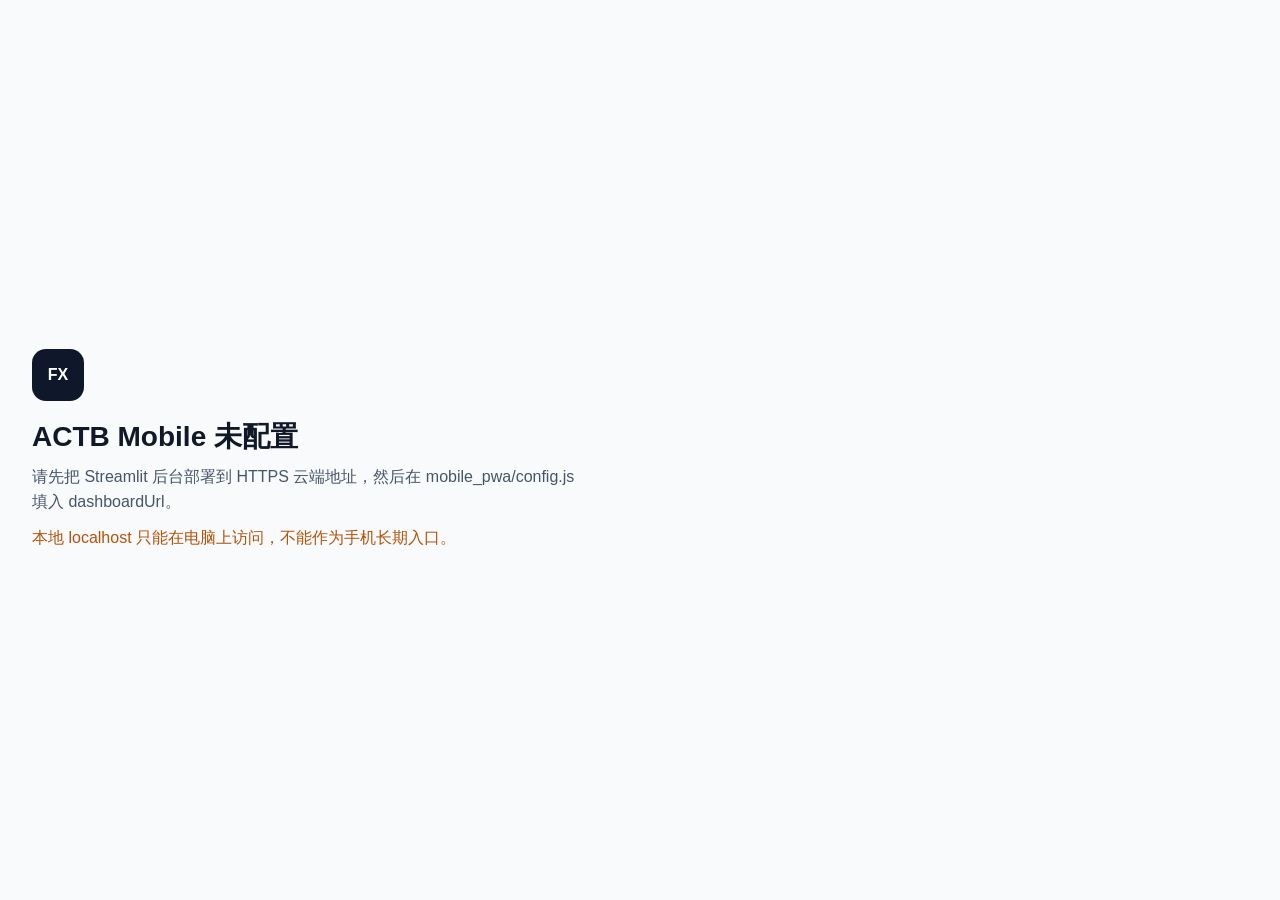
==== index.html @ 00e6b0a8 "feat: add ACTB mobile PWA shell" ====
<!doctype html>
<html lang="zh-CN">
  <head>
    <meta charset="utf-8" />
    <meta name="viewport" content="width=device-width, initial-scale=1, viewport-fit=cover" />
    <meta name="theme-color" content="#0f172a" />
    <meta name="apple-mobile-web-app-capable" content="yes" />
    <meta name="apple-mobile-web-app-status-bar-style" content="black-translucent" />
    <meta name="apple-mobile-web-app-title" content="ACTB" />
    <title>ACTB Mobile</title>
    <link rel="manifest" href="./manifest.webmanifest" />
    <link rel="apple-touch-icon" href="./icons/icon.svg" />
    <link rel="icon" href="./icons/icon.svg" />
    <link rel="stylesheet" href="./styles.css" />
  </head>
  <body>
    <main id="app">
      <section class="status" id="setup">
        <div class="mark">FX</div>
        <h1>ACTB Mobile</h1>
        <p>正在连接 AUD/CNH 后台。</p>
      </section>
      <iframe id="dashboard" title="ACTB Research Terminal" hidden></iframe>
    </main>

    <script src="./config.js"></script>
    <script src="./app.js"></script>
  </body>
</html>
---- styles.css ----
:root {
  color-scheme: light;
  font-family: Inter, -apple-system, BlinkMacSystemFont, "Segoe UI", sans-serif;
  background: #f8fafc;
  color: #111827;
}

* {
  box-sizing: border-box;
}

html,
body,
#app {
  width: 100%;
  height: 100%;
  margin: 0;
}

body {
  overflow: hidden;
}

iframe {
  width: 100%;
  height: 100%;
  border: 0;
  background: #f8fafc;
}

.status {
  min-height: 100%;
  display: grid;
  align-content: center;
  justify-items: start;
  gap: 12px;
  padding: 32px;
}

.mark {
  width: 52px;
  height: 52px;
  display: grid;
  place-items: center;
  border-radius: 14px;
  background: #0f172a;
  color: #fff;
  font-weight: 800;
  letter-spacing: 0;
}

h1 {
  margin: 8px 0 0;
  font-size: 28px;
  line-height: 1.15;
}

p {
  max-width: 34rem;
  margin: 0;
  color: #475569;
  font-size: 16px;
  line-height: 1.55;
}

.hint {
  color: #b45309;
}
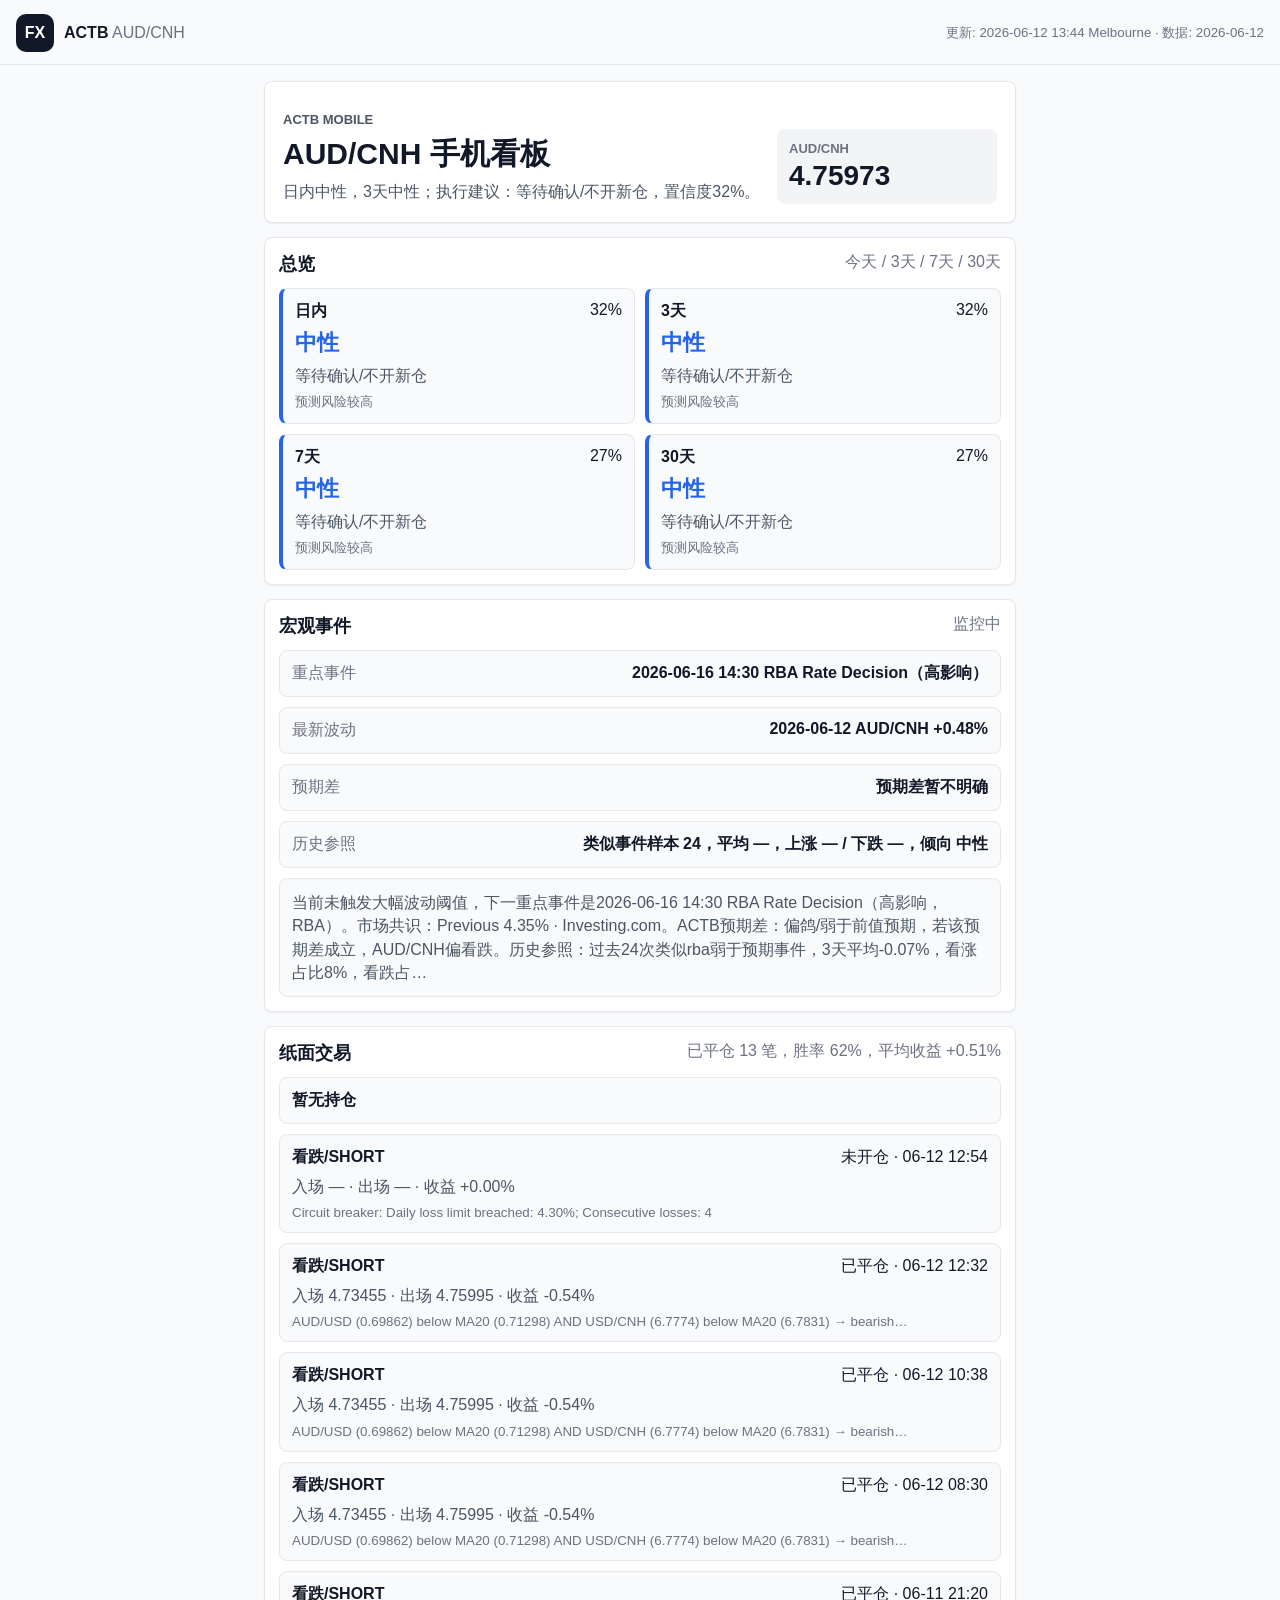
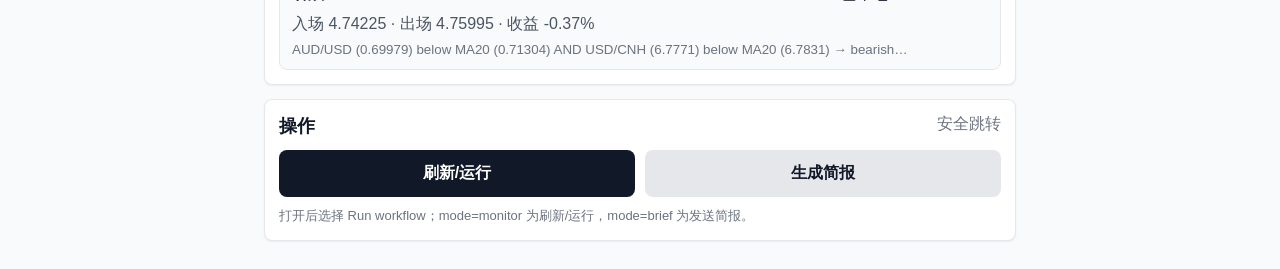
==== commit 7950e8b0: "feat: publish actb mobile dashboard" ====
--- a/index.html
+++ b/index.html
@@ -3,9 +3,9 @@
   <head>
     <meta charset="utf-8" />
     <meta name="viewport" content="width=device-width, initial-scale=1, viewport-fit=cover" />
-    <meta name="theme-color" content="#0f172a" />
+    <meta name="theme-color" content="#f8fafc" />
     <meta name="apple-mobile-web-app-capable" content="yes" />
-    <meta name="apple-mobile-web-app-status-bar-style" content="black-translucent" />
+    <meta name="apple-mobile-web-app-status-bar-style" content="default" />
     <meta name="apple-mobile-web-app-title" content="ACTB" />
     <title>ACTB Mobile</title>
     <link rel="manifest" href="./manifest.webmanifest" />
@@ -14,13 +14,23 @@
     <link rel="stylesheet" href="./styles.css" />
   </head>
   <body>
+    <header class="topbar">
+      <div class="brand">
+        <div class="mark">FX</div>
+        <div>
+          <strong>ACTB</strong>
+          <span>AUD/CNH</span>
+        </div>
+      </div>
+      <small id="updated">连接中</small>
+    </header>
+
     <main id="app">
-      <section class="status" id="setup">
+      <section class="status">
         <div class="mark">FX</div>
         <h1>ACTB Mobile</h1>
-        <p>正在连接 AUD/CNH 后台。</p>
+        <p>正在读取手机摘要。</p>
       </section>
-      <iframe id="dashboard" title="ACTB Research Terminal" hidden></iframe>
     </main>
 
     <script src="./config.js"></script>
--- a/styles.css
+++ b/styles.css
@@ -10,59 +10,273 @@
 }
 
 html,
-body,
+body {
+  min-height: 100%;
+  margin: 0;
+}
+
+body {
+  background: #f8fafc;
+}
+
+.topbar {
+  position: sticky;
+  top: 0;
+  z-index: 3;
+  display: flex;
+  align-items: center;
+  justify-content: space-between;
+  gap: 14px;
+  padding: max(14px, env(safe-area-inset-top)) 16px 12px;
+  border-bottom: 1px solid #e5e7eb;
+  background: rgba(248, 250, 252, 0.94);
+  backdrop-filter: blur(16px);
+}
+
+.brand {
+  display: flex;
+  align-items: center;
+  gap: 10px;
+}
+
+.brand span,
+.topbar small,
+.section-title span,
+small,
+.hint {
+  color: #6b7280;
+}
+
+.mark {
+  width: 38px;
+  height: 38px;
+  display: grid;
+  place-items: center;
+  border-radius: 10px;
+  background: #111827;
+  color: #fff;
+  font-weight: 800;
+  letter-spacing: 0;
+}
+
 #app {
-  width: 100%;
-  height: 100%;
+  display: grid;
+  gap: 14px;
+  width: min(100%, 780px);
+  margin: 0 auto;
+  padding: 16px 14px calc(28px + env(safe-area-inset-bottom));
+}
+
+.hero,
+.panel {
+  border: 1px solid #e5e7eb;
+  border-radius: 8px;
+  background: #fff;
+  box-shadow: 0 1px 2px rgba(15, 23, 42, 0.06);
+}
+
+.hero {
+  display: grid;
+  gap: 16px;
+  padding: 18px;
+}
+
+.eyebrow {
+  margin: 0 0 8px;
+  color: #ef4444;
+  font-size: 13px;
+  font-weight: 800;
+  text-transform: uppercase;
+}
+
+h1,
+h2,
+p {
   margin: 0;
 }
 
-body {
-  overflow: hidden;
-}
-
-iframe {
-  width: 100%;
-  height: 100%;
-  border: 0;
-  background: #f8fafc;
+h1 {
+  font-size: 30px;
+  line-height: 1.08;
+}
+
+.hero p {
+  margin-top: 10px;
+  color: #4b5563;
+  line-height: 1.5;
+}
+
+.price {
+  display: grid;
+  gap: 4px;
+  padding: 12px;
+  border-radius: 8px;
+  background: #f3f4f6;
+}
+
+.price span {
+  color: #6b7280;
+  font-size: 13px;
+  font-weight: 700;
+}
+
+.price strong {
+  font-size: 28px;
+}
+
+.panel {
+  padding: 14px;
+}
+
+.section-title,
+.row,
+.line {
+  display: flex;
+  align-items: flex-start;
+  justify-content: space-between;
+  gap: 12px;
+}
+
+.section-title {
+  margin-bottom: 12px;
+}
+
+.section-title h2 {
+  font-size: 18px;
+}
+
+.horizon-grid {
+  display: grid;
+  grid-template-columns: repeat(2, minmax(0, 1fr));
+  gap: 10px;
+}
+
+.horizon,
+.trade,
+.trade-active,
+.line,
+.note {
+  border: 1px solid #e5e7eb;
+  border-radius: 8px;
+  background: #f9fafb;
+}
+
+.horizon {
+  display: grid;
+  gap: 6px;
+  padding: 12px;
+  border-left-width: 4px;
+}
+
+.horizon h2 {
+  font-size: 22px;
+}
+
+.horizon p,
+.trade p,
+.note,
+.empty {
+  color: #4b5563;
+  line-height: 1.45;
+}
+
+.bullish {
+  border-left-color: #16a34a;
+}
+
+.bullish h2 {
+  color: #16a34a;
+}
+
+.bearish {
+  border-left-color: #ef4444;
+}
+
+.bearish h2 {
+  color: #ef4444;
+}
+
+.neutral {
+  border-left-color: #2563eb;
+}
+
+.neutral h2 {
+  color: #2563eb;
+}
+
+.stack,
+.trade-list {
+  display: grid;
+  gap: 10px;
+}
+
+.line,
+.trade,
+.trade-active,
+.note {
+  padding: 12px;
+}
+
+.line span {
+  color: #6b7280;
+  white-space: nowrap;
+}
+
+.line strong {
+  text-align: right;
+}
+
+.trade-active {
+  margin-bottom: 10px;
+  color: #111827;
+  font-weight: 700;
+}
+
+.trade {
+  display: grid;
+  gap: 7px;
+}
+
+.button-row {
+  display: grid;
+  grid-template-columns: 1fr 1fr;
+  gap: 10px;
+}
+
+.button {
+  display: block;
+  padding: 13px 14px;
+  border-radius: 8px;
+  background: #111827;
+  color: #fff;
+  text-align: center;
+  text-decoration: none;
+  font-weight: 800;
+}
+
+.button.secondary {
+  background: #e5e7eb;
+  color: #111827;
+}
+
+.hint {
+  margin-top: 10px;
+  font-size: 13px;
+  line-height: 1.45;
 }
 
 .status {
-  min-height: 100%;
+  min-height: 70vh;
   display: grid;
   align-content: center;
   justify-items: start;
   gap: 12px;
-  padding: 32px;
-}
-
-.mark {
-  width: 52px;
-  height: 52px;
-  display: grid;
-  place-items: center;
-  border-radius: 14px;
-  background: #0f172a;
-  color: #fff;
-  font-weight: 800;
-  letter-spacing: 0;
-}
-
-h1 {
-  margin: 8px 0 0;
-  font-size: 28px;
-  line-height: 1.15;
-}
-
-p {
-  max-width: 34rem;
-  margin: 0;
-  color: #475569;
-  font-size: 16px;
-  line-height: 1.55;
-}
-
-.hint {
-  color: #b45309;
-}
+  padding: 28px 8px;
+}
+
+@media (min-width: 720px) {
+  .hero {
+    grid-template-columns: 1fr 220px;
+    align-items: end;
+  }
+}
